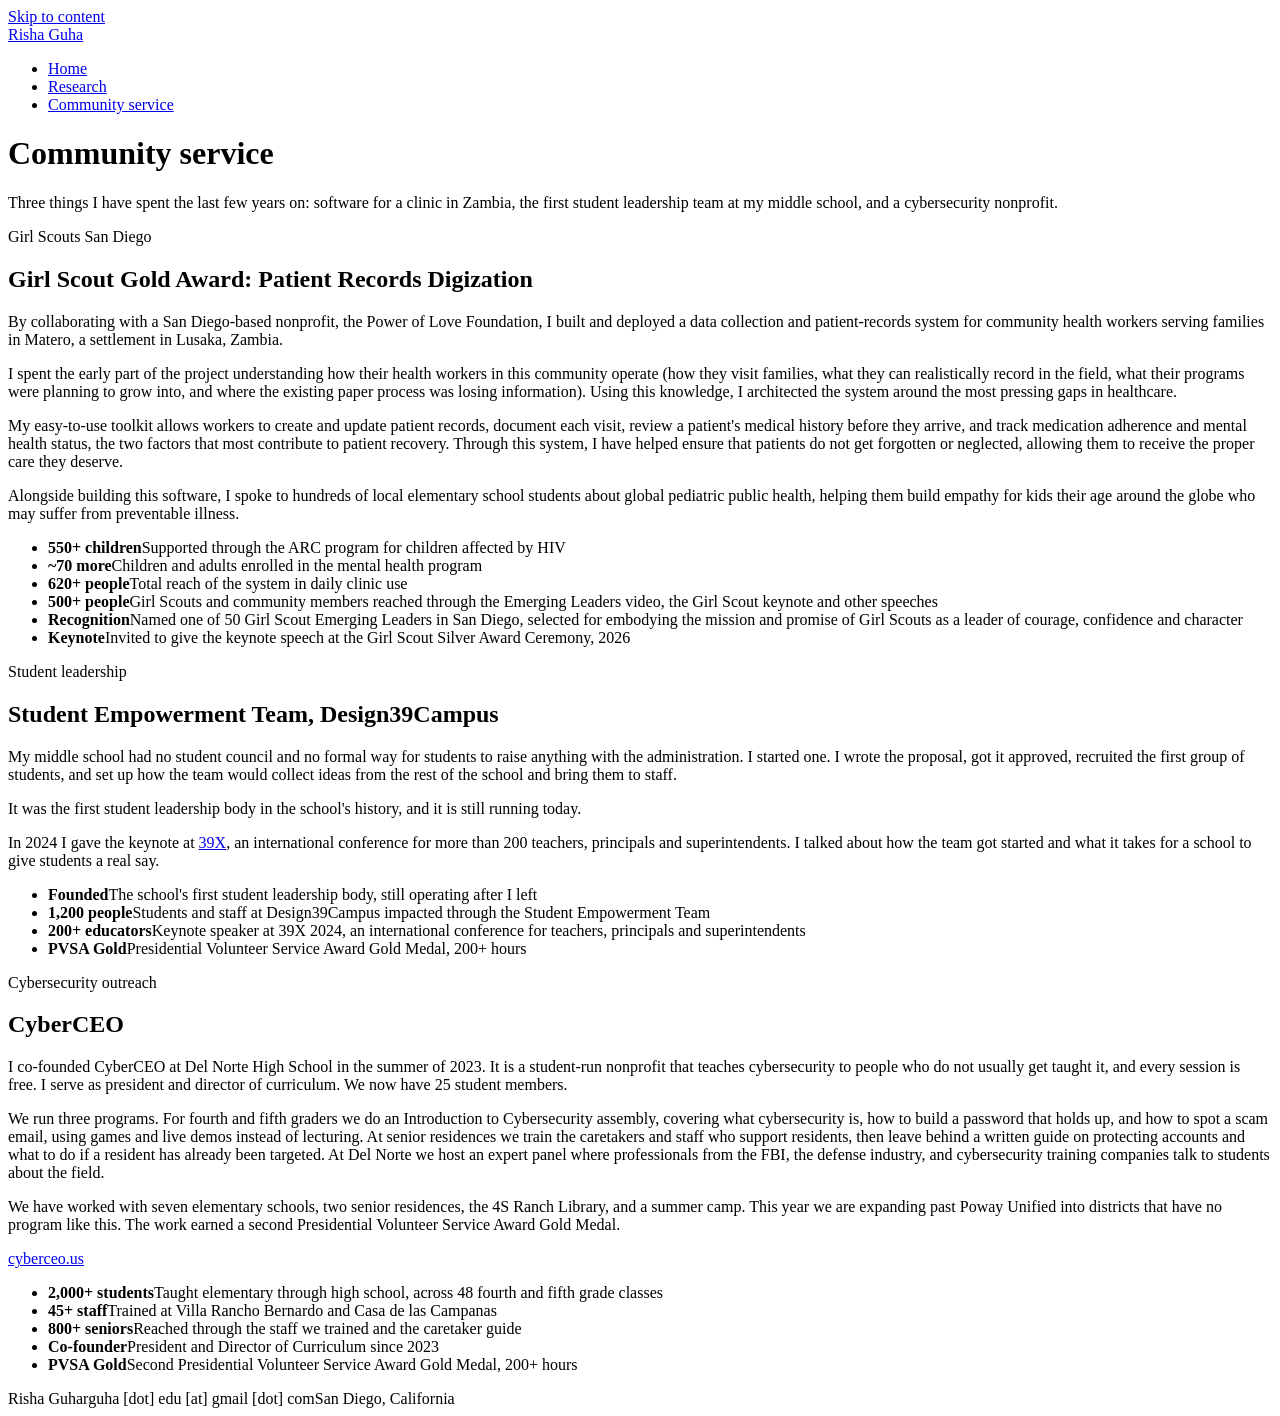
==== community.html @ 7ba7cf71 "Create community.html" ====
<!DOCTYPE html>
<html lang="en">
<head>
<meta charset="utf-8">
<meta name="viewport" content="width=device-width, initial-scale=1">
<title>Community service — Risha Guha</title>
<meta name="description" content="Girl Scout Gold Award work with the Power of Love Foundation in Lusaka, Zambia; the Student Empowerment Team at Design39Campus; and CyberCEO.">
<link rel="preconnect" href="https://fonts.googleapis.com">
<link rel="preconnect" href="https://fonts.gstatic.com" crossorigin>
<link href="https://fonts.googleapis.com/css2?family=Instrument+Sans:wght@400;500;600&family=Newsreader:ital,opsz,wght@0,6..72,300;0,6..72,400;0,6..72,500;1,6..72,400&display=swap" rel="stylesheet">
<link rel="stylesheet" href="site.css">
</head>
<body>
<a class="skip" href="#main">Skip to content</a>
<nav class="topbar" aria-label="Site">
  <div class="wrap tb-row">
    <a class="tb-name" href="index.html">Risha Guha</a>
    <ul class="tb-links">
      <li><a href="index.html">Home</a></li>
      <li><a href="research.html">Research</a></li>
      <li><a href="community.html" aria-current="page">Community service</a></li>
    </ul>
  </div>
</nav>

<header class="pagehead wrap">
  <h1>Community service</h1>
  <p class="lede">Three things I have spent the last few years on: software for a clinic in Zambia, the first student leadership team at my middle school, and a cybersecurity nonprofit.</p>
</header>

<main class="wrap" id="main">

<section class="svc" id="gold">
  <p class="kind">Girl Scouts San Diego</p>
  <h2>Girl Scout Gold Award: Patient Records Digization</h2>
  <div class="svc-grid">
    <div>
      <div class="prose">
        <p>By collaborating with a San&nbsp;Diego-based nonprofit, the Power of Love Foundation, I built and deployed a data collection and patient-records system for community health workers serving families in Matero, a settlement in Lusaka, Zambia.</p>
        <p>I spent the early part of the project understanding how their health workers in this community operate (how they visit families, what they can realistically record in the field, what their programs were planning to grow into, and where the existing paper process was losing information). Using this knowledge, I architected the system around the most pressing gaps in healthcare.</p>
        <p>My easy-to-use toolkit allows workers to create and update patient records, document each visit, review a patient's medical history before they arrive, and track medication adherence and mental health status, the two factors that most contribute to patient recovery. Through this system, I have helped ensure that patients do not get forgotten or neglected, allowing them to receive the proper care they deserve.</p>
        <p>Alongside building this software, I spoke to hundreds of local elementary school students about global pediatric public health, helping them build empathy for kids their age around the globe who may suffer from preventable illness.</p>
      </div>
      <ul class="impact">
        <li><b>550+ children</b><span>Supported through the ARC program for children affected by HIV</span></li>
        <li><b>~70 more</b><span>Children and adults enrolled in the mental health program</span></li>
        <li><b>620+ people</b><span>Total reach of the system in daily clinic use</span></li>
        <li><b>500+ people</b><span>Girl Scouts and community members reached through the Emerging Leaders video, the Girl Scout keynote and other speeches</span></li>
        <li><b>Recognition</b><span>Named one of 50 Girl Scout Emerging Leaders in San Diego, selected for embodying the mission and promise of Girl Scouts as a leader of courage, confidence and character</span></li>
        <li><b>Keynote</b><span>Invited to give the keynote speech at the Girl Scout Silver Award Ceremony, 2026</span></li>
      </ul>
    </div>

    <div data-letters="power-of-love"></div>
  </div>
</section>

<section class="svc" id="empowerment">
  <p class="kind">Student leadership</p>
  <h2>Student Empowerment Team, Design39Campus</h2>
  <div class="svc-grid">
    <div class="prose">
      <p>My middle school had no student council and no formal way for students to raise anything with the administration. I started one. I wrote the proposal, got it approved, recruited the first group of students, and set up how the team would collect ideas from the rest of the school and bring them to staff.</p>
      <p>It was the first student leadership body in the school's history, and it is still running today.</p>
      <p>In 2024 I gave the keynote at <a href="https://design39x.com/" target="_blank" rel="noopener">39X</a>, an international conference for more than 200 teachers, principals and superintendents. I talked about how the team got started and what it takes for a school to give students a real say.</p>
    </div>
    <ul class="impact">
      <li><b>Founded</b><span>The school's first student leadership body, still operating after I left</span></li>
      <li><b>1,200 people</b><span>Students and staff at Design39Campus impacted through the Student Empowerment Team</span></li>
      <li><b>200+ educators</b><span>Keynote speaker at 39X 2024, an international conference for teachers, principals and superintendents</span></li>
      <li><b>PVSA Gold</b><span>Presidential Volunteer Service Award Gold Medal, 200+ hours</span></li>
    </ul>
  </div>
  <div class="tq-row" data-letters="caughey bryant"></div>
</section>

<section class="svc" id="cyberceo">
  <p class="kind">Cybersecurity outreach</p>
  <h2>CyberCEO</h2>
  <div class="svc-grid">
    <div class="prose">
      <p>I co-founded CyberCEO at Del Norte High School in the summer of 2023. It is a student-run nonprofit that teaches cybersecurity to people who do not usually get taught it, and every session is free. I serve as president and director of curriculum. We now have 25 student members.</p>
      <p>We run three programs. For fourth and fifth graders we do an Introduction to Cybersecurity assembly, covering what cybersecurity is, how to build a password that holds up, and how to spot a scam email, using games and live demos instead of lecturing. At senior residences we train the caretakers and staff who support residents, then leave behind a written guide on protecting accounts and what to do if a resident has already been targeted. At Del Norte we host an expert panel where professionals from the FBI, the defense industry, and cybersecurity training companies talk to students about the field.</p>
      <p>We have worked with seven elementary schools, two senior residences, the 4S Ranch Library, and a summer camp. This year we are expanding past Poway Unified into districts that have no program like this. The work earned a second Presidential Volunteer Service Award Gold Medal.</p>
      <p><a href="https://cyberceo.us" target="_blank" rel="noopener">cyberceo.us</a></p>
    </div>
    <ul class="impact">
      <li><b>2,000+ students</b><span>Taught elementary through high school, across 48 fourth and fifth grade classes</span></li>
      <li><b>45+ staff</b><span>Trained at Villa Rancho Bernardo and Casa de las Campanas</span></li>
      <li><b>800+ seniors</b><span>Reached through the staff we trained and the caretaker guide</span></li>
      <li><b>Co-founder</b><span>President and Director of Curriculum since 2023</span></li>
      <li><b>PVSA Gold</b><span>Second Presidential Volunteer Service Award Gold Medal, 200+ hours</span></li>
    </ul>
  </div>
</section>

</main>

<footer class="site">
  <div class="wrap"><span>Risha Guha</span><span class="email">rguha [dot] edu [at] gmail [dot] com</span><span>San Diego, California</span></div>
</footer>
<script src="data.js"></script>
<script src="community.js"></script>
</body>
</html>
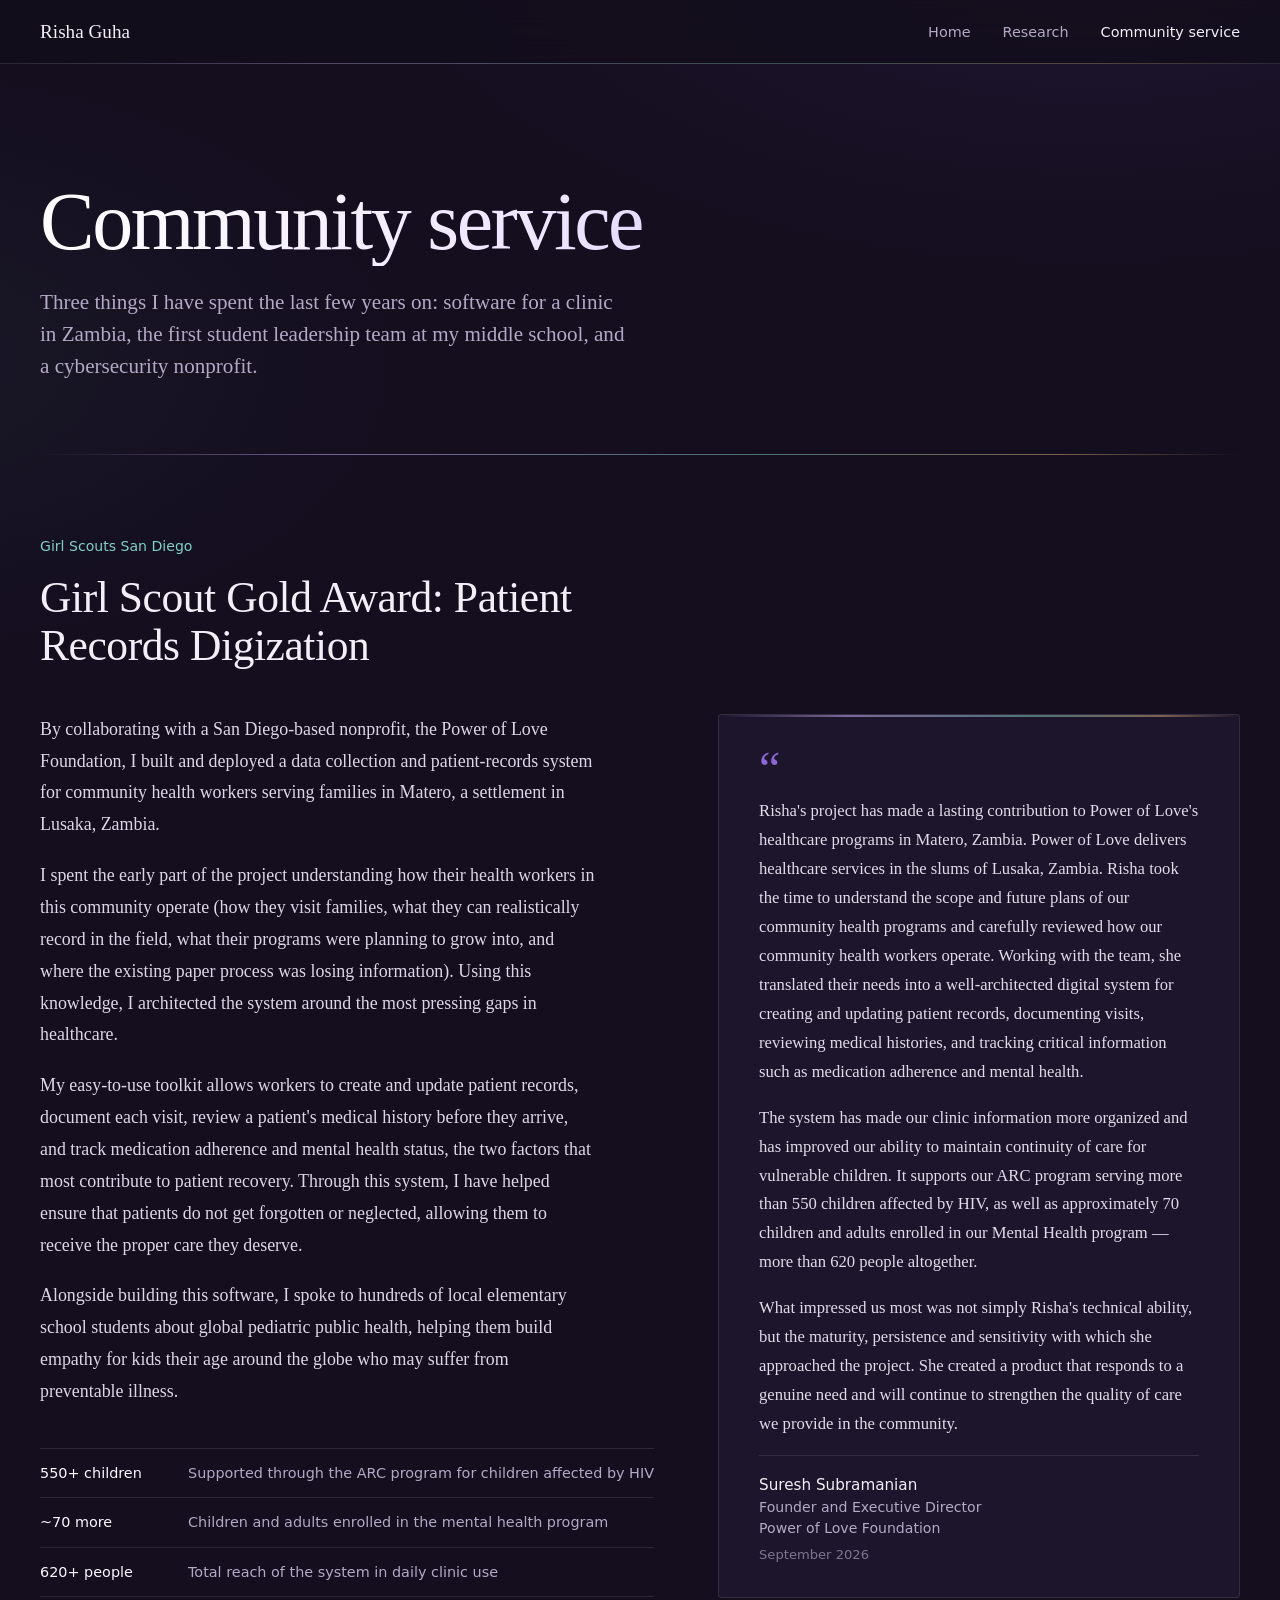
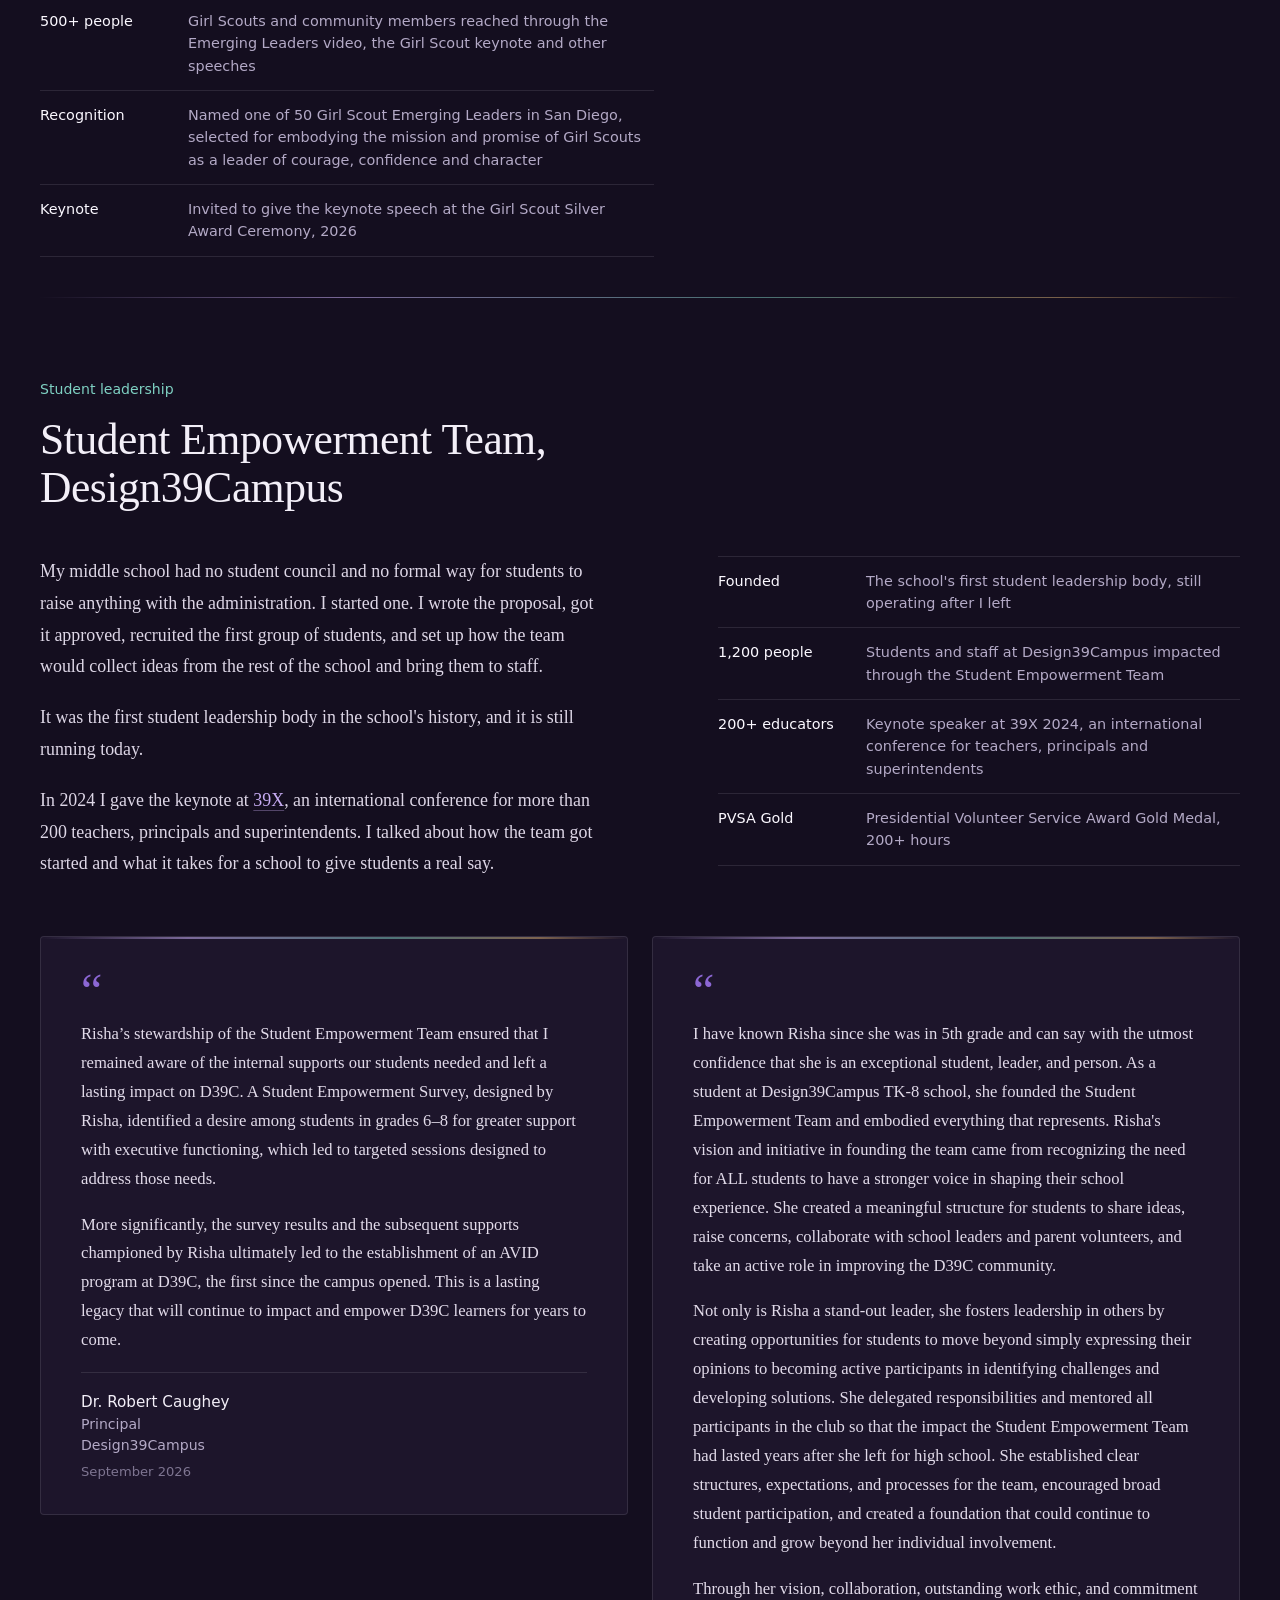
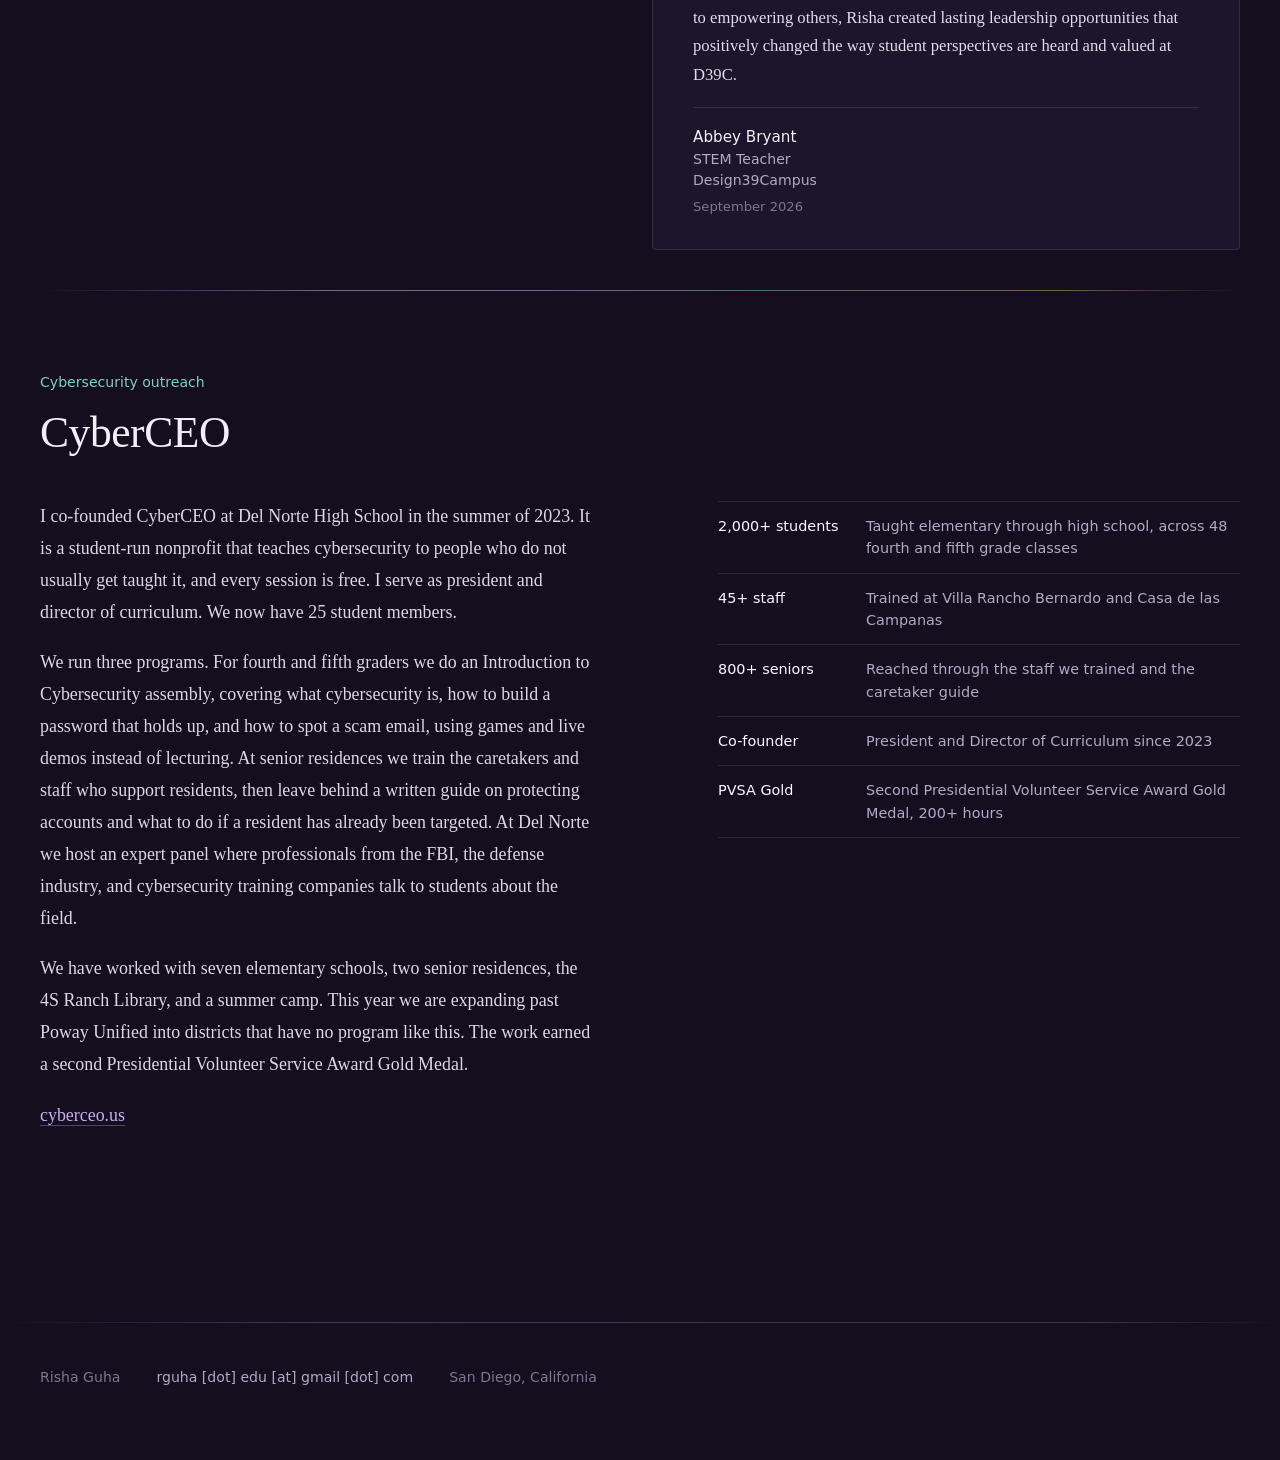
==== commit 4587fc51: "updated links" ====
--- a/community.html
+++ b/community.html
@@ -3,7 +3,8 @@
 <head>
 <meta charset="utf-8">
 <meta name="viewport" content="width=device-width, initial-scale=1">
-<title>Community service — Risha Guha</title>
+<meta name="robots" content="noindex">
+<title>Community service: Risha Guha</title>
 <meta name="description" content="Girl Scout Gold Award work with the Power of Love Foundation in Lusaka, Zambia; the Student Empowerment Team at Design39Campus; and CyberCEO.">
 <link rel="preconnect" href="https://fonts.googleapis.com">
 <link rel="preconnect" href="https://fonts.gstatic.com" crossorigin>
@@ -102,4 +103,4 @@
 <script src="data.js"></script>
 <script src="community.js"></script>
 </body>
-</html>
+</html>
--- a/site.css
+++ b/site.css
@@ -0,0 +1,435 @@
+/* ==========================================================
+   Risha Guha — site styles (dark)
+   Newsreader for names, titles and long reading;
+   Instrument Sans for everything functional.
+   ========================================================== */
+:root{
+  color-scheme:dark;
+  --bg:#140E1F;          /* page: deep aubergine */
+  --raise:#1D152B;       /* panels, cards */
+  --raise-2:#2A1F3B;     /* hover */
+  --ink:#F3EFF8;         /* text */
+  --muted:#B3A9C6;       /* secondary text */
+  --faint:#7E7591;       /* tertiary text */
+  --line:rgba(238,233,244,.11);
+  --line-2:rgba(238,233,244,.22);
+  --accent:#C8ADF4;      /* lilac: links, active states */
+  --accent-deep:#8C67D4;
+  --teal:#7FD1C3;        /* labels, tags */
+  --amber:#F2C27B;       /* hover marks */
+  --coral:#F29E8E;
+  --sky:#8DB8F2;
+  --glow:linear-gradient(90deg,transparent,rgba(200,173,244,.55) 25%,rgba(127,209,195,.5) 60%,rgba(242,194,123,.45) 85%,transparent);
+  --serif:'Newsreader', Georgia, 'Times New Roman', serif;
+  --sans:'Instrument Sans', system-ui, -apple-system, 'Segoe UI', sans-serif;
+  --bar:64px;
+  --vh:min(calc(100vh - var(--bar) - 140px), 860px);
+  --gutter:max(40px, calc((100vw - 1280px)/2 + 40px));
+}
+*{box-sizing:border-box}
+html{-webkit-text-size-adjust:100%;scroll-behavior:smooth;background:var(--bg)}
+body{margin:0;background:var(--bg);color:var(--ink);font-family:var(--sans);font-size:16px;line-height:1.6;-webkit-font-smoothing:antialiased}
+::selection{background:rgba(200,173,244,.32)}
+a{color:var(--accent);text-decoration:underline;text-decoration-color:rgba(200,173,244,.35);text-underline-offset:.2em;text-decoration-thickness:1px;transition:color .2s,text-decoration-color .2s}
+a:hover{text-decoration-color:currentColor}
+:focus-visible{outline:2px solid var(--accent);outline-offset:3px;border-radius:2px}
+img{max-width:100%;display:block}
+h1,h2,h3,h4{font-family:var(--serif);font-weight:300;margin:0;letter-spacing:-.01em}
+.wrap{max-width:1280px;margin:0 auto;padding:0 40px}
+.skip{position:absolute;left:-9999px}
+.skip:focus{left:12px;top:12px;background:var(--ink);color:var(--bg);padding:8px 14px;z-index:99;text-decoration:none}
+.email{white-space:nowrap}
+
+/* ---------------- top bar ---------------- */
+.topbar{position:sticky;top:0;z-index:30;background:rgba(19,14,27,.82);backdrop-filter:blur(14px);-webkit-backdrop-filter:blur(14px);border-bottom:1px solid var(--line)}
+.tb-row{display:flex;align-items:center;justify-content:space-between;gap:24px;height:64px}
+.tb-name{font-family:var(--serif);font-size:1.2rem;font-weight:400;color:var(--ink);text-decoration:none;white-space:nowrap}
+.tb-links{display:flex;gap:32px;list-style:none;margin:0;padding:0;overflow-x:auto;scrollbar-width:none}
+.tb-links::-webkit-scrollbar{display:none}
+.tb-links a{color:var(--muted);text-decoration:none;font-size:.9rem;white-space:nowrap;padding:6px 0;border-bottom:1px solid transparent}
+.tb-links a:hover{color:var(--ink)}
+.tb-links a[aria-current],.tb-links a.on{color:var(--ink);border-bottom-color:var(--accent)}
+.tb-sub{display:flex;align-items:center;gap:22px;height:44px}
+.tb-sub .lbl{font-size:.8rem;color:var(--faint);white-space:nowrap}
+.tb-sub .tb-links{gap:24px}
+.tb-sub .tb-links a{font-size:.84rem}
+
+/* ---------------- home: two-panel intro ---------------- */
+.intro{display:grid;grid-template-columns:minmax(0,1.05fr) minmax(0,.95fr);min-height:calc(100vh - var(--bar));border-bottom:1px solid var(--line)}
+.intro-me{position:relative;overflow:hidden;display:flex;flex-direction:column;justify-content:center;padding:44px 72px 44px var(--gutter)}
+.intro-me>*:not(canvas){position:relative;z-index:1}
+#net{position:absolute;inset:0;width:100%;height:100%;z-index:0;
+  -webkit-mask-image:radial-gradient(120% 90% at 70% 40%,#000 25%,transparent 80%);
+          mask-image:radial-gradient(120% 90% at 70% 40%,#000 25%,transparent 80%)}
+.name{font-size:clamp(3.4rem,7vw,6.6rem);line-height:.88;letter-spacing:-.035em;margin:0 0 30px;font-weight:300}
+.name span{display:block}
+.name span+span{padding-left:.5em}
+.role{font-family:var(--serif);font-weight:300;font-size:clamp(1.2rem,1.6vw,1.42rem);line-height:1.38;margin:0 0 18px;max-width:40ch}
+.intro-me .about{font-size:.98rem;color:var(--muted);max-width:50ch;margin:0 0 20px;line-height:1.75}
+.contact{margin:0;font-size:.92rem;color:var(--faint)}
+.contact .email{color:var(--ink)}
+
+.intro-hl{background:var(--raise);border-left:1px solid var(--line);display:flex;flex-direction:column;justify-content:center;padding:56px var(--gutter) 56px 64px}
+.blk-head{display:flex;align-items:baseline;justify-content:space-between;gap:16px;margin:0 0 12px;max-width:600px}
+.blk-head h2{font-size:1.4rem;line-height:1.1}
+.blk-head p{margin:0;font-size:.8rem;color:var(--faint)}
+.intro-hl .blk-head{display:block;margin:0 0 30px}
+.intro-hl .blk-head h2{font-size:2.2rem;margin:0 0 10px}
+.intro-hl .blk-head p{font-size:.9rem;color:var(--muted)}
+.hl{list-style:none;margin:0;padding:0;max-width:600px;border-top:1px solid var(--line)}
+.hl li{border-bottom:1px solid var(--line)}
+.hl a{position:relative;display:grid;grid-template-columns:minmax(0,1fr) 22px;gap:18px;align-items:start;padding:20px 16px 20px 0;text-decoration:none;color:var(--ink);transition:padding .3s cubic-bezier(.2,.7,.2,1),background .3s}
+.hl a::before{content:"";position:absolute;left:0;top:0;bottom:0;width:2px;background:var(--amber);transform:scaleY(0);transform-origin:top;transition:transform .3s cubic-bezier(.2,.7,.2,1)}
+.hl .t{display:block;font-family:var(--serif);font-weight:400;font-size:clamp(1.2rem,1.6vw,1.45rem);line-height:1.3}
+.hl .s{display:block;margin-top:8px;font-size:.84rem;color:var(--faint);transition:color .3s}
+.hl svg{width:16px;height:16px;margin-top:8px;stroke:var(--faint);fill:none;stroke-width:1.5;transition:stroke .3s,transform .3s}
+.hl a:hover,.hl a:focus-visible{background:var(--raise-2);padding-left:20px}
+.hl a:hover::before,.hl a:focus-visible::before{transform:scaleY(1)}
+.hl a:hover .s,.hl a:focus-visible .s{color:var(--amber)}
+.hl a:hover svg,.hl a:focus-visible svg{stroke:var(--amber);transform:translate(2px,-2px)}
+
+/* single load moment: name, then honors settle in */
+@media (prefers-reduced-motion:no-preference){
+  .name span,.role,.about,.contact,.blk-head,.hl li,.donut{animation:settle .9s cubic-bezier(.2,.7,.2,1) both}
+  .name span+span{animation-delay:.08s}
+  .role{animation-delay:.16s}.about{animation-delay:.22s}.contact{animation-delay:.28s}
+  .blk-head{animation-delay:.3s}.donut{animation-delay:.66s}.donut+.donut{animation-delay:.74s}
+  .hl li:nth-child(1){animation-delay:.36s}.hl li:nth-child(2){animation-delay:.42s}
+  .hl li:nth-child(3){animation-delay:.48s}.hl li:nth-child(4){animation-delay:.54s}
+  .hl li:nth-child(5){animation-delay:.6s}
+  @keyframes settle{from{opacity:0;transform:translateY(10px)}to{opacity:1;transform:none}}
+}
+
+/* ---------------- home sections ---------------- */
+.sec{padding:150px 0 0}
+.sechead{display:grid;grid-template-columns:minmax(0,1fr) auto;align-items:end;gap:16px 40px;margin-bottom:48px}
+.sechead h2{font-size:clamp(2.2rem,3.8vw,3.2rem);line-height:1.02}
+.sechead p{grid-column:1;margin:0;color:var(--muted);max-width:58ch}
+.sechead .more{grid-column:2;grid-row:1 / span 2;align-self:end;font-size:.9rem;white-space:nowrap}
+
+/* testimonials quick access */
+.quotes{display:grid;grid-template-columns:repeat(3,minmax(0,1fr));gap:20px}
+.qcard{appearance:none;font:inherit;color:inherit;text-align:left;cursor:pointer;background:var(--raise);border:1px solid var(--line);border-radius:4px;
+  padding:34px 32px 28px;display:flex;flex-direction:column;gap:24px;min-height:320px;transition:background .3s,border-color .3s,transform .3s cubic-bezier(.2,.7,.2,1)}
+.qcard:hover,.qcard:focus-visible{background:var(--raise-2);border-color:var(--line-2);transform:translateY(-3px)}
+.qcard .proj-tag{font-size:.8rem;color:var(--teal)}
+.qcard blockquote{margin:0;font-family:var(--serif);font-weight:300;font-size:1.32rem;line-height:1.42;flex:1 1 auto}
+.qcard blockquote::before{content:"\201C";display:block;font-size:3rem;line-height:.6;color:var(--accent-deep);margin-bottom:10px}
+.qcard .who b{display:block;font-weight:500;font-size:.95rem}
+.qcard .who span{display:block;font-size:.84rem;color:var(--muted)}
+.qcard .read{font-size:.84rem;color:var(--faint);border-top:1px solid var(--line);padding-top:16px;transition:color .3s}
+.qcard:hover .read,.qcard:focus-visible .read{color:var(--accent)}
+
+/* letter dialog */
+dialog.letter{width:min(760px,calc(100vw - 32px));max-height:calc(100vh - 64px);padding:0;border:1px solid var(--line-2);border-radius:6px;background:var(--raise);color:var(--ink)}
+dialog.letter::backdrop{background:rgba(8,5,12,.72);backdrop-filter:blur(4px)}
+dialog.letter[open]{animation:rise .35s cubic-bezier(.2,.7,.2,1)}
+@keyframes rise{from{opacity:0;transform:translateY(14px)}to{opacity:1;transform:none}}
+.letter-in{padding:48px 52px 40px;overflow:auto;max-height:calc(100vh - 66px)}
+.letter .proj-tag{font-size:.82rem;color:var(--teal);margin:0 0 10px}
+.letter h2{font-size:clamp(1.6rem,3vw,2.2rem);line-height:1.15;margin:0 0 4px}
+.letter .role-line{color:var(--muted);font-size:.92rem;margin:0 0 30px}
+.letter .body p{font-family:var(--serif);font-size:1.12rem;line-height:1.75;margin:0 0 1.05em;max-width:62ch}
+.letter .foot{display:flex;flex-wrap:wrap;justify-content:space-between;gap:16px;align-items:center;border-top:1px solid var(--line);padding-top:20px;margin-top:28px;font-size:.88rem}
+.close{position:absolute;top:14px;right:14px;appearance:none;background:none;border:1px solid var(--line);border-radius:50%;width:38px;height:38px;color:var(--muted);cursor:pointer;font-size:1.1rem;line-height:1;transition:color .2s,border-color .2s}
+.close:hover{color:var(--ink);border-color:var(--line-2)}
+.btn{appearance:none;font-family:var(--sans);font-size:.88rem;background:none;color:var(--ink);border:1px solid var(--line-2);border-radius:999px;padding:9px 18px;cursor:pointer;transition:background .2s,border-color .2s}
+.btn:hover{background:var(--raise-2);border-color:var(--accent)}
+
+/* research index */
+.plist{list-style:none;margin:0;padding:0;border-top:1px solid var(--line-2)}
+.prow{position:relative;display:grid;grid-template-columns:190px minmax(0,1fr) 140px;gap:40px;padding:36px 0;border-bottom:1px solid var(--line);transition:background .3s}
+.prow:hover{background:linear-gradient(90deg,transparent,rgba(200,173,244,.04) 30%,transparent)}
+.area b{display:block;font-weight:500;font-size:.9rem}
+.area span{display:block;color:var(--faint);font-size:.84rem;margin-top:2px}
+.prow h3{font-size:clamp(1.25rem,1.8vw,1.55rem);line-height:1.3;margin:0 0 10px;font-weight:400}
+.prow h3 a{color:var(--ink);text-decoration:none}
+.prow h3 a::after{content:"";position:absolute;inset:0}
+.prow:hover h3 a{color:var(--accent)}
+.prow p{margin:0;color:var(--muted);font-size:.94rem;max-width:70ch}
+.status{list-style:none;margin:0;padding:0;font-size:.84rem;color:var(--faint)}
+.status li+li{margin-top:4px}
+.status .on{color:var(--ink)}
+
+/* community preview */
+.trio{display:grid;grid-template-columns:repeat(3,minmax(0,1fr));gap:56px;border-top:1px solid var(--line-2);padding-top:36px}
+.trio h3{font-size:1.55rem;line-height:1.2;margin:0 0 14px;font-weight:400}
+.trio p{margin:0 0 18px;color:var(--muted);font-size:.95rem}
+.trio ul{margin:0 0 20px;padding-left:18px;font-size:.9rem;line-height:1.6}
+.trio li{margin-bottom:6px}
+.trio li::marker{color:var(--teal)}
+.trio a.go{font-size:.9rem}
+
+/* recognition */
+.rec{list-style:none;margin:0;padding:0;border-top:1px solid var(--line-2)}
+.rec li{display:grid;grid-template-columns:minmax(0,.8fr) minmax(0,1.2fr);gap:40px;padding:26px 0;border-bottom:1px solid var(--line)}
+.rec .n{font-family:var(--serif);font-size:1.22rem;line-height:1.35;margin:0}
+.rec .d{margin:0;color:var(--muted);font-size:.94rem;max-width:64ch}
+
+/* ---------------- subpage header ---------------- */
+.pagehead{padding-top:120px;padding-bottom:72px}
+.pagehead h1{font-size:clamp(3rem,6.4vw,5.4rem);line-height:.92;letter-spacing:-.03em;margin:0 0 28px}
+.pagehead .lede{font-family:var(--serif);font-weight:300;font-size:1.32rem;line-height:1.5;max-width:56ch;margin:0;color:var(--muted)}
+main{padding-bottom:40px}
+
+/* ---------------- research page ---------------- */
+.proj{padding:80px 0 88px;border-top:1px solid var(--line-2);scroll-margin-top:calc(var(--bar) + 8px)}
+.proj .area{margin:0 0 18px}
+.proj .area b,.proj .area span{display:inline}
+.proj .area b{color:var(--teal);font-weight:400}
+.proj .area span::before{content:", "}
+.proj h2{font-size:clamp(1.8rem,3.2vw,2.7rem);line-height:1.12;margin:0 0 48px;max-width:38ch}
+.split{display:grid;grid-template-columns:minmax(0,.92fr) minmax(0,1.12fr);gap:64px;align-items:start}
+.creds{list-style:none;margin:0 0 40px;padding:0}
+.creds li{display:flex;gap:16px;padding:11px 0;border-top:1px solid var(--line);font-size:.9rem;line-height:1.55}
+.creds li:last-child{border-bottom:1px solid var(--line)}
+.ctype{flex:0 0 100px;color:var(--faint)}
+.ctype.award{color:var(--amber)}
+.cbody{color:var(--ink)}
+.cbody em{font-style:italic;font-family:var(--serif);font-size:1.03em}
+.abstract{font-family:var(--serif);font-weight:300;font-size:1.1rem;line-height:1.78;max-width:66ch;color:#DDD6E6}
+.abstract p{margin:0 0 1em}
+.abstract p:last-child{margin:0}
+.projfig{margin:40px 0 0}
+.projfig img{border:1px solid var(--line);background:#fff;width:100%;border-radius:3px}
+.projfig figcaption{font-size:.85rem;color:var(--muted);line-height:1.6;margin-top:12px}
+
+/* document viewer */
+.docs{position:sticky;top:calc(var(--bar) + 20px);background:var(--raise);border:1px solid var(--line);border-radius:4px;overflow:hidden}
+.dhead{display:flex;align-items:stretch;border-bottom:1px solid var(--line)}
+.tabs{display:flex;flex:1 1 auto;overflow-x:auto;scrollbar-width:none}
+.tabs::-webkit-scrollbar{display:none}
+.tab{appearance:none;background:none;border:0;font-family:var(--sans);cursor:pointer;color:var(--faint);
+  padding:13px 18px 11px;text-align:left;white-space:nowrap;border-bottom:2px solid transparent;margin-bottom:-1px;transition:color .2s,border-color .2s}
+.tab b{display:block;font-size:.88rem;font-weight:500;line-height:1.2}
+.tab span{display:block;font-size:.74rem;margin-top:3px}
+.tab:hover{color:var(--ink)}
+.tab[aria-selected="true"]{color:var(--ink);border-bottom-color:var(--accent)}
+.expand{appearance:none;background:none;border:0;border-left:1px solid var(--line);color:var(--muted);
+  font-family:var(--sans);font-size:.82rem;padding:0 18px;cursor:pointer;white-space:nowrap}
+.expand:hover{color:var(--ink);background:var(--raise-2)}
+.panel{background:var(--raise)}
+.frame{display:block;width:100%;border:0;background:#2A2333;height:var(--vh)}
+.imgwrap{height:var(--vh);overflow:auto;padding:18px;background:var(--raise)}
+.imgwrap img{width:100%;border-radius:3px}
+.imgwrap p{font-size:.84rem;color:var(--muted);line-height:1.55;margin:12px 0 0}
+.placeholder{height:var(--vh);display:flex;flex-direction:column;align-items:center;justify-content:center;gap:18px;text-align:center;padding:26px;color:var(--muted);font-size:.92rem}
+.loadbtn{appearance:none;font-family:var(--sans);font-size:.9rem;background:none;color:var(--ink);border:1px solid var(--line-2);border-radius:999px;padding:10px 22px;cursor:pointer;transition:border-color .2s,background .2s}
+.loadbtn:hover{border-color:var(--accent);background:var(--raise-2)}
+.docbar{display:flex;flex-wrap:wrap;gap:24px;padding:12px 18px;border-top:1px solid var(--line);font-size:.84rem}
+.docs.full{position:fixed;inset:0;z-index:60;border:0;border-radius:0;display:flex;flex-direction:column}
+.docs.full .panel{flex:1 1 auto;display:flex;flex-direction:column}
+.docs.full .frame,.docs.full .imgwrap,.docs.full .placeholder{height:auto;flex:1 1 auto}
+body.locked{overflow:hidden}
+
+/* ---------------- community page ---------------- */
+.svc{padding:80px 0 40px;border-top:1px solid var(--line-2);scroll-margin-top:calc(var(--bar) + 8px)}
+.svc .kind{font-size:.88rem;color:var(--teal);margin:0 0 16px}
+.svc h2{font-size:clamp(1.9rem,3.4vw,2.8rem);line-height:1.1;margin:0 0 44px;max-width:30ch}
+.svc-grid{display:grid;grid-template-columns:minmax(0,1fr) minmax(0,.85fr);gap:64px;align-items:start}
+.prose{font-family:var(--serif);font-weight:300;font-size:1.12rem;line-height:1.78;max-width:62ch;color:#DDD6E6}
+.prose p{margin:0 0 1.05em}
+.prose p:last-child{margin:0}
+.impact{list-style:none;margin:40px 0 0;padding:0;border-top:1px solid var(--line)}
+.svc-grid>.impact{margin-top:0}
+.impact li{display:flex;gap:18px;padding:13px 0;border-bottom:1px solid var(--line);font-size:.9rem;line-height:1.55}
+.impact b{flex:0 0 130px;font-weight:500;color:var(--ink)}
+.impact span{color:var(--muted)}
+.tq-row{display:grid;grid-template-columns:repeat(2,minmax(0,1fr));gap:24px;margin-top:56px;align-items:start}
+blockquote.tq{margin:0;background:var(--raise);border:1px solid var(--line);border-radius:4px;padding:40px 40px 32px}
+blockquote.tq p{font-family:var(--serif);font-weight:300;font-size:1.04rem;line-height:1.74;margin:0 0 1em;color:#E2DBEA}
+blockquote.tq p:first-child::before{content:"\201C";display:block;font-size:3rem;line-height:.6;color:var(--accent-deep);margin-bottom:14px}
+blockquote.tq footer{padding-top:18px;margin-top:10px;border-top:1px solid var(--line);color:var(--muted);font-size:.88rem;line-height:1.5}
+blockquote.tq footer b{display:block;color:var(--ink);font-weight:500;font-size:.95rem}
+
+/* ---------------- footer ---------------- */
+footer.site{border-top:1px solid var(--line);padding:44px 0 72px;margin-top:150px;font-size:.88rem;color:var(--faint)}
+footer.site .wrap{display:flex;flex-wrap:wrap;gap:8px 36px}
+footer.site .email{color:var(--muted)}
+
+/* ---------------- responsive ---------------- */
+@media (max-width:1080px){
+  .intro{grid-template-columns:1fr;min-height:0}
+  .intro-me{padding:96px 40px 72px}
+  .intro-hl{border-left:0;border-top:1px solid var(--line);padding:64px 40px 72px}
+  .split,.svc-grid{grid-template-columns:1fr;gap:40px}
+  .docs{position:static}
+  :root{--vh:min(76vh,720px)}
+  .prow{grid-template-columns:150px minmax(0,1fr);gap:8px 32px}
+  .status{grid-column:2;display:flex;flex-wrap:wrap;gap:4px 18px;margin-top:8px}
+  .status li+li{margin-top:0}
+  .trio{grid-template-columns:1fr;gap:48px}
+  .quotes{grid-template-columns:1fr;gap:16px}
+  .qcard{min-height:0}
+  .tq-row{grid-template-columns:1fr}
+  .sec{padding-top:112px}
+}
+@media (max-width:680px){
+  .wrap{padding:0 22px}
+  .intro-me{padding:72px 22px 56px}
+  .intro-hl{padding:48px 22px 56px}
+  .name{margin-bottom:34px}
+  .sec{padding-top:96px}
+  .sechead{grid-template-columns:1fr}
+  .sechead .more{grid-column:1;grid-row:auto;justify-self:start}
+  .prow{grid-template-columns:1fr}
+  .status{grid-column:1}
+  .rec li{grid-template-columns:1fr;gap:6px}
+  .creds li,.impact li{flex-direction:column;gap:2px}
+  .ctype,.impact b{flex-basis:auto}
+  .letter-in{padding:56px 24px 28px}
+  blockquote.tq{padding:30px 24px 26px}
+  .pagehead{padding-top:80px;padding-bottom:48px}
+  :root{--vh:66vh}
+}
+@media (max-width:440px){.tb-name{display:none}.tb-row{justify-content:flex-start}.tb-links{gap:22px}.tb-links a{font-size:.88rem}}
+@media (prefers-reduced-motion:reduce){html{scroll-behavior:auto}*{animation:none!important;transition:none!important}}
+.sr{position:absolute;width:1px;height:1px;overflow:hidden;clip:rect(0 0 0 0);white-space:nowrap}
+
+/* ---------------- home: impact donuts (under the name) ---------------- */
+.viz-block{margin-top:18px;padding-top:18px;border-top:1px solid var(--line);max-width:540px}
+.donuts{display:grid;grid-template-columns:repeat(2,minmax(0,1fr));gap:24px;align-items:start;padding-top:6px}
+.donut{margin:0;display:flex;flex-direction:column;align-items:center;gap:14px}
+.ring{position:relative;width:min(100%,152px);aspect-ratio:1}
+.ring svg{width:100%;height:100%;overflow:visible}
+.arc{fill:none;stroke-width:13;transition:stroke-width .25s,opacity .25s;cursor:pointer}
+.donut.focus .arc{opacity:.25}
+.donut.focus .arc.on{opacity:1;stroke-width:17}
+.mid{position:absolute;inset:0;display:flex;flex-direction:column;align-items:center;justify-content:center;text-align:center;padding:0 18%;pointer-events:none}
+.mid b{font-family:var(--serif);font-weight:300;font-size:1.8rem;line-height:1;letter-spacing:-.025em;font-variant-numeric:lining-nums}
+.mid span{font-size:.72rem;color:var(--muted);margin-top:6px;line-height:1.25}
+.legend{list-style:none;margin:0;padding:0;font-size:.78rem;display:flex;flex-wrap:wrap;justify-content:center;gap:2px 14px}
+.legend a{display:flex;align-items:center;gap:8px;padding:2px 0;color:var(--muted);text-decoration:none;white-space:nowrap;transition:color .2s}
+.legend a.on,.legend a:hover{color:var(--ink)}
+.legend i{flex:0 0 8px;height:8px;border-radius:50%}
+@media (max-width:560px){.donuts{grid-template-columns:1fr;gap:36px}.ring{width:min(100%,190px)}}
+
+/* ==========================================================
+   Color lift: a little more glow and hue variety, same layout.
+   ========================================================== */
+body{background:
+  radial-gradient(1200px 600px at 85% -10%,rgba(140,103,212,.10),transparent 60%),
+  radial-gradient(900px 500px at -10% 40%,rgba(127,209,195,.05),transparent 60%),
+  var(--bg);background-attachment:fixed}
+
+/* hairlines that carry the palette */
+.topbar{border-bottom:0;box-shadow:inset 0 -1px 0 var(--line)}
+.topbar::after{content:"";position:absolute;left:0;right:0;bottom:0;height:1px;background:var(--glow);opacity:.45}
+.tb-links a[aria-current],.tb-links a.on{border-bottom-color:var(--amber)}
+footer.site{border-top:0;position:relative}
+footer.site::before{content:"";position:absolute;left:0;right:0;top:0;height:1px;background:var(--glow);opacity:.5}
+
+/* intro: soft light behind each panel */
+.intro{background:
+  radial-gradient(70% 55% at 10% 100%,rgba(127,209,195,.09),transparent 70%),
+  radial-gradient(60% 50% at 40% 0%,rgba(200,173,244,.13),transparent 70%)}
+.intro-hl{background:
+  radial-gradient(80% 50% at 100% 0%,rgba(242,194,123,.08),transparent 70%),
+  radial-gradient(70% 50% at 0% 100%,rgba(141,184,242,.07),transparent 70%),
+  var(--raise);
+  border-left:1px solid transparent;
+  border-image:linear-gradient(180deg,transparent,rgba(200,173,244,.45) 30%,rgba(127,209,195,.35) 70%,transparent) 1}
+.name span,.pagehead h1,.intro-hl .blk-head h2{
+  background:linear-gradient(105deg,#FFFFFF 0%,#EDE3FF 45%,#C9B3F6 75%,#A9DCD3 110%);
+  -webkit-background-clip:text;background-clip:text;color:transparent}
+.role{color:#EDE6F7}
+
+/* honors: a touch of color at rest */
+.hl svg{stroke:var(--teal);opacity:.7}
+.hl a:hover svg,.hl a:focus-visible svg{opacity:1}
+.hl a:hover .t,.hl a:focus-visible .t{color:#FFF6E6}
+.hl a:hover,.hl a:focus-visible{background:linear-gradient(90deg,rgba(242,194,123,.08),rgba(42,31,59,.6) 60%)}
+
+/* impact donuts: faint glow */
+.ring svg{filter:drop-shadow(0 0 14px rgba(200,173,244,.18))}
+.mid b{color:#FFFFFF}
+
+/* section rules pick up the palette */
+.plist,.rec,.trio,.proj,.svc{border-top-color:transparent;border-image:var(--glow) 1}
+.plist,.rec,.trio{border-image-slice:1}
+.sechead h2{color:#FBF8FF}
+
+/* testimonials: each letter gets its own hue */
+.qcard{position:relative;overflow:hidden}
+.qcard::before{content:"";position:absolute;left:0;right:0;top:0;height:2px;background:var(--hue,var(--accent));opacity:.85}
+.qcard::after{content:"";position:absolute;inset:0;background:radial-gradient(80% 60% at 0% 0%,var(--tint,transparent),transparent 70%);pointer-events:none}
+.qcard:nth-child(3n+1){--hue:var(--teal);--tint:rgba(127,209,195,.08)}
+.qcard:nth-child(3n+2){--hue:var(--coral);--tint:rgba(242,158,142,.08)}
+.qcard:nth-child(3n+3){--hue:var(--amber);--tint:rgba(242,194,123,.08)}
+.qcard .proj-tag{color:var(--hue,var(--teal))}
+.qcard blockquote::before{color:var(--hue,var(--accent-deep));opacity:.9}
+.qcard:hover .read,.qcard:focus-visible .read{color:var(--hue,var(--accent))}
+
+/* community preview: one hue per column */
+.trio>div{position:relative;padding-top:18px}
+.trio>div::before{content:"";position:absolute;left:0;top:0;width:36px;height:2px;background:var(--hue)}
+.trio>div:nth-child(1){--hue:var(--teal)}
+.trio>div:nth-child(2){--hue:var(--coral)}
+.trio>div:nth-child(3){--hue:var(--amber)}
+.trio li::marker{color:var(--hue)}
+
+/* research index + pages */
+.prow:hover{background:linear-gradient(90deg,transparent,rgba(127,209,195,.05) 30%,rgba(200,173,244,.05) 70%,transparent)}
+.status .on{color:var(--amber)}
+.area b{color:var(--teal)}
+.tab[aria-selected="true"]{border-bottom-color:var(--amber)}
+.docs{box-shadow:0 30px 80px -40px rgba(140,103,212,.35)}
+blockquote.tq{position:relative;overflow:hidden}
+blockquote.tq::before{content:"";position:absolute;left:0;right:0;top:0;height:2px;background:var(--glow)}
+.impact b{color:#FBF8FF}
+.svc .kind{color:var(--teal)}
+dialog.letter{box-shadow:0 40px 120px -30px rgba(140,103,212,.45)}
+
+/* Gradient text is painted only inside each element's box. With tight line-heights the
+   tops of tall letters (R, G, h) poke above that box and lose their fill, so give the
+   box extra room above and below, then pull the layout back with equal negative margins. */
+.name span,.pagehead h1,.intro-hl .blk-head h2{padding-top:.14em;padding-bottom:.08em;margin-top:-.14em;margin-bottom:-.08em}
+.pagehead h1{margin-bottom:calc(28px - .08em)}
+.intro-hl .blk-head h2{margin-bottom:calc(10px - .08em)}
+
+/* ==========================================================
+   Scroll cue: a small glass circle on the panel seam.
+   ========================================================== */
+.intro{position:relative}
+.scrollcue{position:absolute;left:52.5%;bottom:26px;transform:translateX(-50%);z-index:3;
+  width:50px;height:50px;border-radius:50%;display:grid;place-items:center;text-decoration:none;
+  border:1px solid rgba(255,255,255,.14);
+  background:linear-gradient(180deg,rgba(255,255,255,.08),rgba(255,255,255,.02)),rgba(26,19,38,.5);
+  -webkit-backdrop-filter:blur(14px) saturate(160%);backdrop-filter:blur(14px) saturate(160%);
+  box-shadow:inset 0 1px 0 rgba(255,255,255,.14),0 10px 30px -12px rgba(0,0,0,.7);
+  transition:border-color .3s,box-shadow .3s}
+.scrollcue svg{width:20px;height:20px;fill:none;stroke:var(--ink);stroke-width:1.4;stroke-linecap:round;stroke-linejoin:round;transition:stroke .3s}
+.scrollcue:hover,.scrollcue:focus-visible{border-color:rgba(242,194,123,.6);box-shadow:inset 0 1px 0 rgba(255,255,255,.14),0 0 28px -6px rgba(242,194,123,.45)}
+.scrollcue:hover svg,.scrollcue:focus-visible svg{stroke:var(--amber)}
+@media (prefers-reduced-motion:no-preference){
+  .scrollcue svg{animation:drift 2.6s ease-in-out 1.6s infinite}
+  @keyframes drift{0%,100%{transform:translateY(-1px)}50%{transform:translateY(3px)}}
+}
+@media (max-width:1080px){.scrollcue{left:50%;bottom:18px}}
+@supports not ((backdrop-filter:blur(1px)) or (-webkit-backdrop-filter:blur(1px))){
+  .scrollcue{background:rgba(30,22,44,.94)}
+}
+
+/* testimonial dates */
+.qcard .who .date{color:var(--faint);font-size:.8rem;margin-top:4px}
+.letter .role-line .date{display:block;color:var(--faint);font-size:.84rem;margin-top:4px}
+blockquote.tq footer .date{display:block;color:var(--faint);font-size:.82rem;margin-top:6px}
+
+/* research page without document viewers: credits beside the abstract */
+.proj .split{grid-template-columns:minmax(0,.78fr) minmax(0,1.22fr);gap:72px}
+.proj .side{position:sticky;top:calc(var(--bar) + 24px)}
+.proj .creds{margin-bottom:28px}
+.doclinks p{margin:0 0 8px;font-size:.84rem;color:var(--faint)}
+.doclinks ul{list-style:none;margin:0;padding:0}
+.doclinks li{display:flex;flex-wrap:wrap;align-items:baseline;gap:4px 10px;padding:5px 0;font-size:.9rem}
+.doclinks li span{font-size:.8rem;color:var(--faint)}
+@media (max-width:1080px){.proj .side{position:static}}
+
+/* honors: small secondary link under an honor (e.g. news coverage) */
+.hl .hl-sub{margin:-12px 0 0;padding:0 16px 16px 0;font-size:.84rem}
+.hl .hl-sub a,.hl .hl-sub a:hover,.hl .hl-sub a:focus-visible{display:inline-flex;align-items:baseline;gap:8px;padding:0;background:none;color:var(--accent);text-decoration:underline;text-decoration-color:rgba(200,173,244,.35);text-underline-offset:3px;transition:color .2s,text-decoration-color .2s}
+.hl .hl-sub a::before{display:none}
+.hl .hl-sub .src{color:var(--faint)}
+.hl .hl-sub svg{width:11px;height:11px;margin:0;align-self:center;transform:none}
+.hl .hl-sub a:hover,.hl .hl-sub a:focus-visible{color:var(--amber);text-decoration-color:currentColor}
+.hl .hl-sub a:hover svg,.hl .hl-sub a:focus-visible svg{stroke:var(--amber);transform:translate(1px,-1px)}
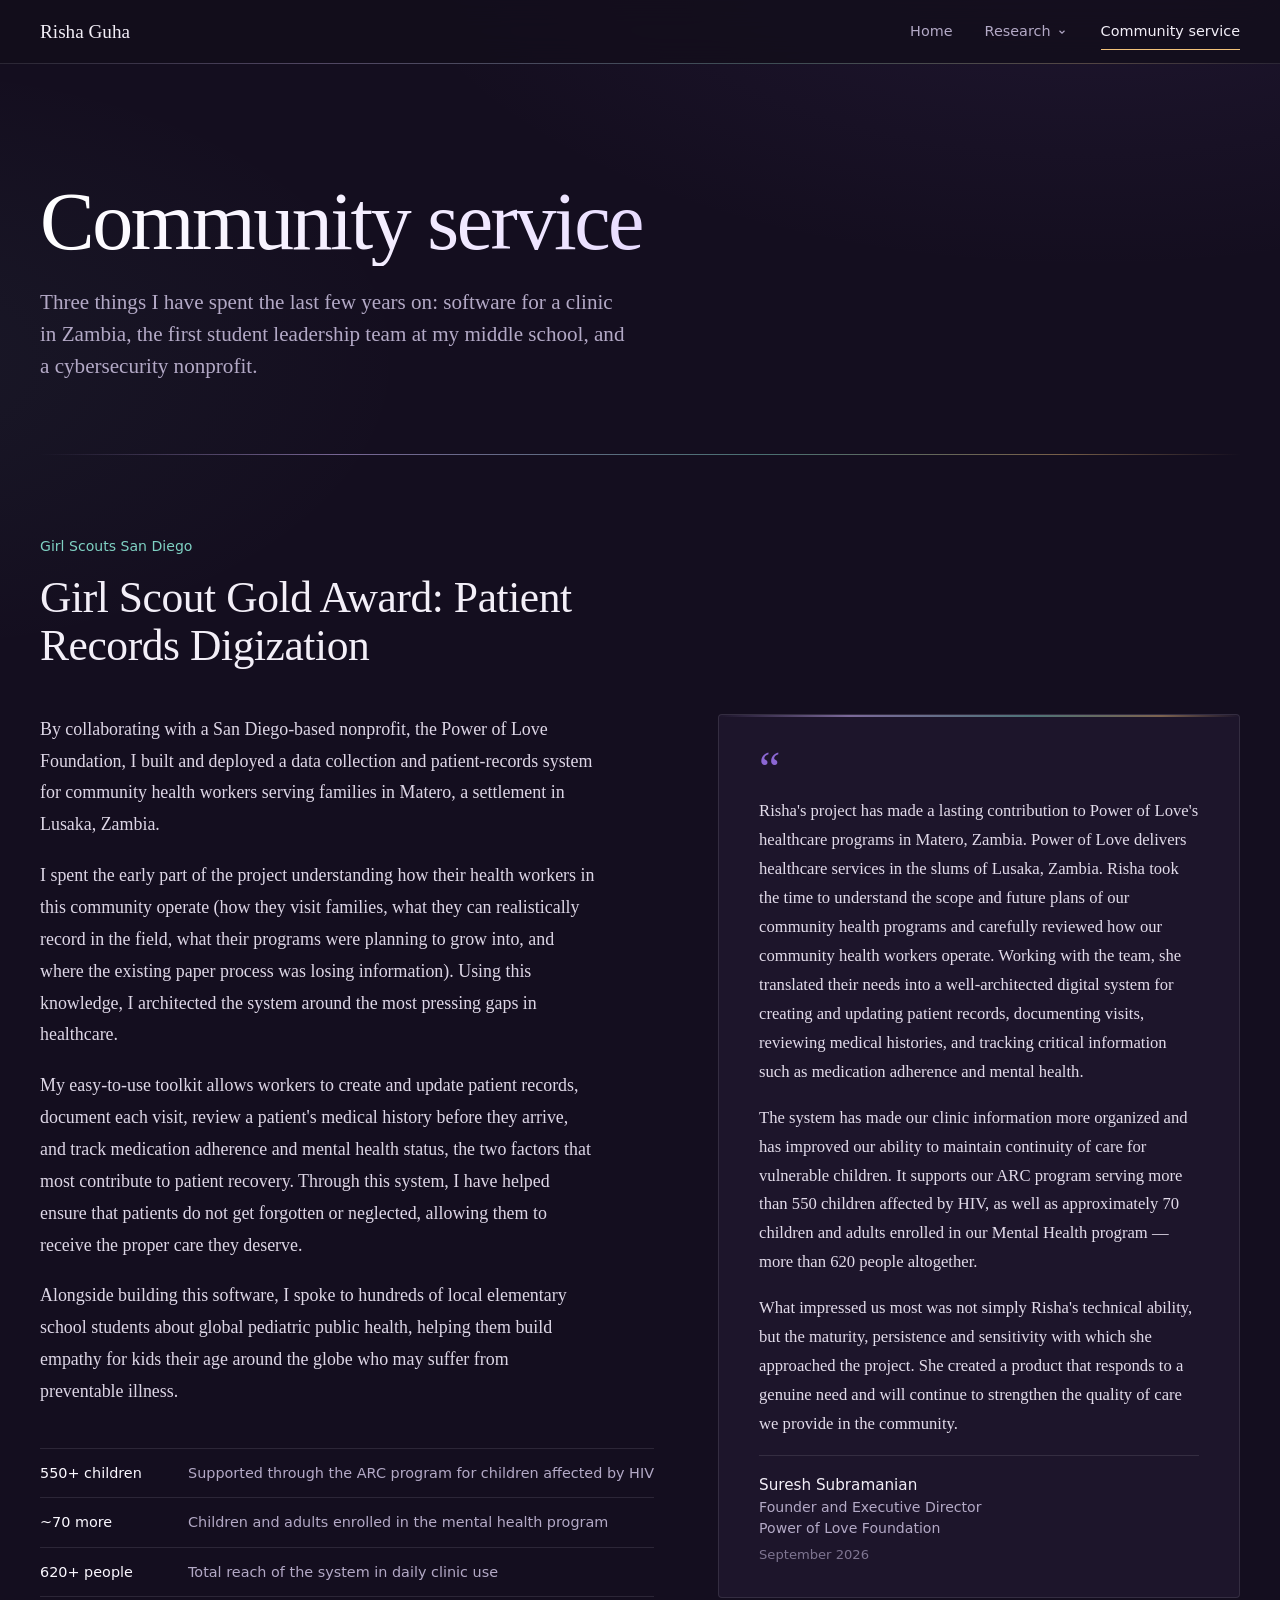
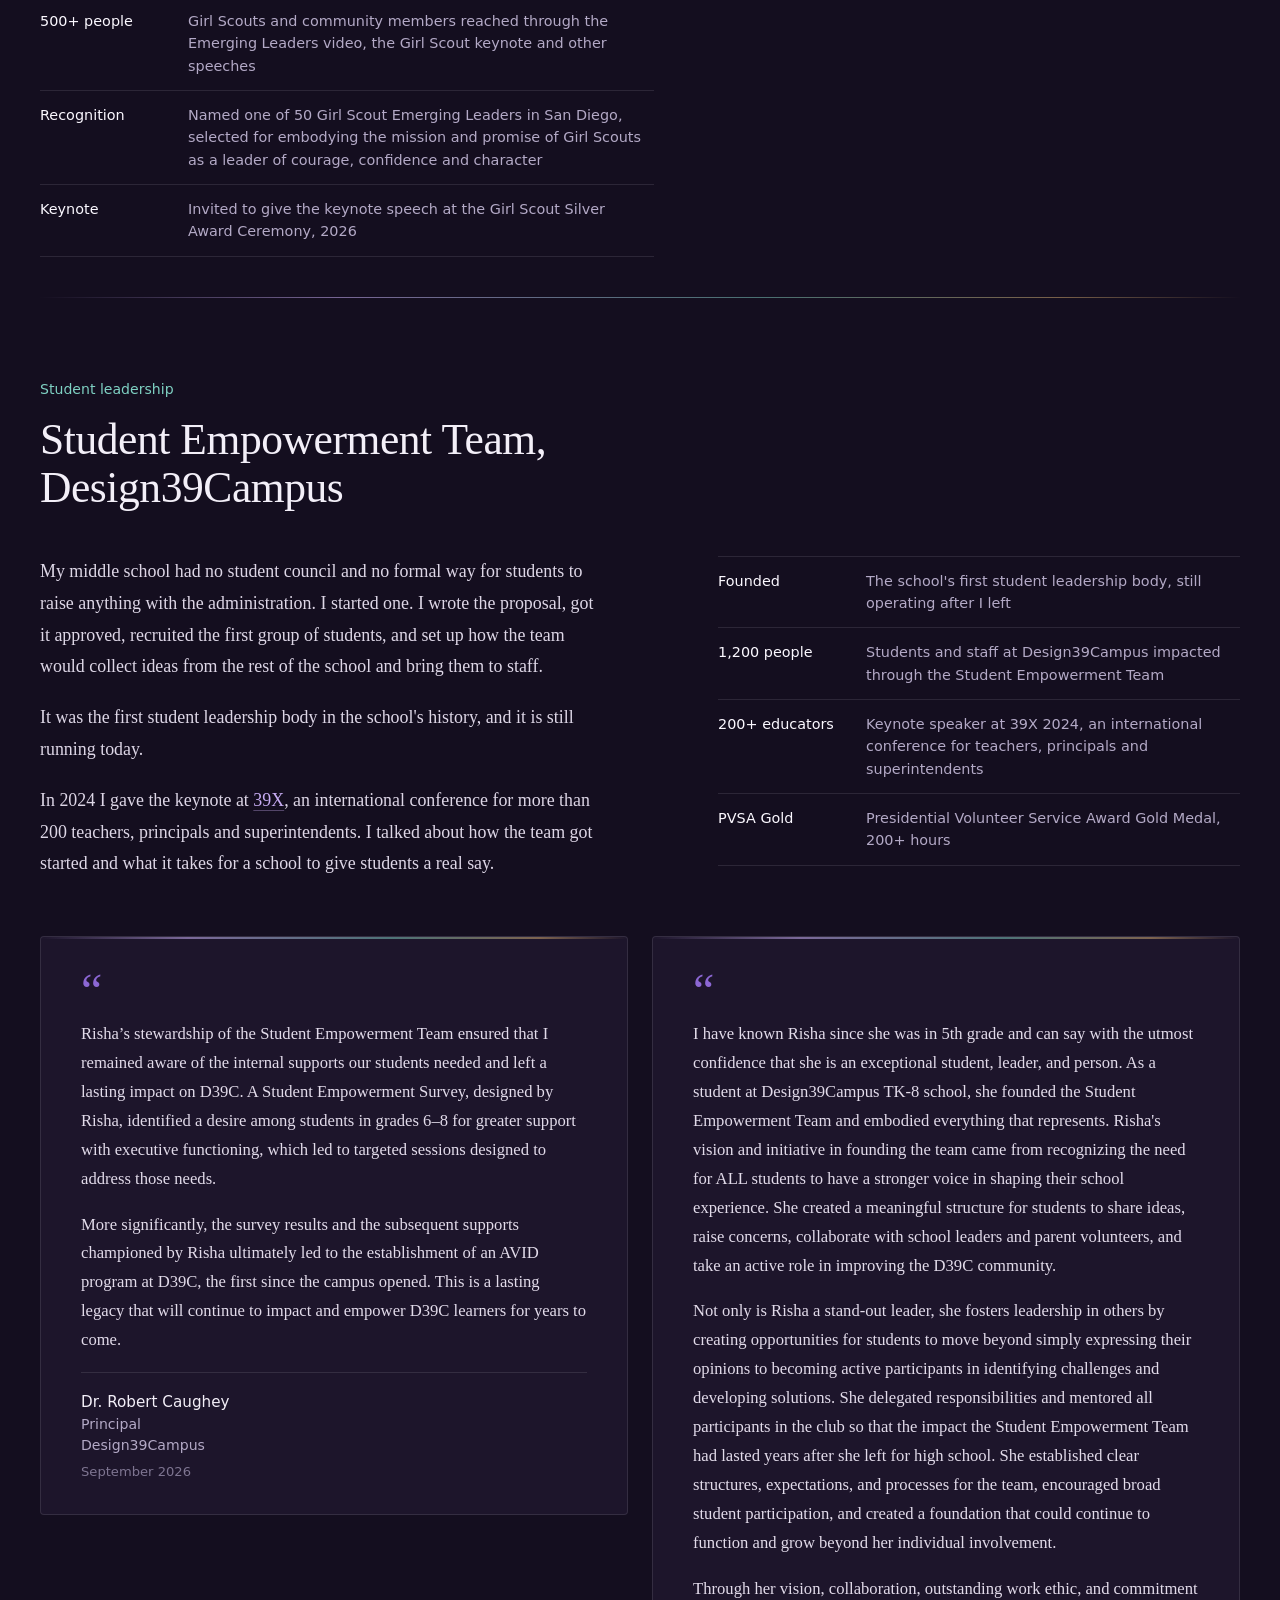
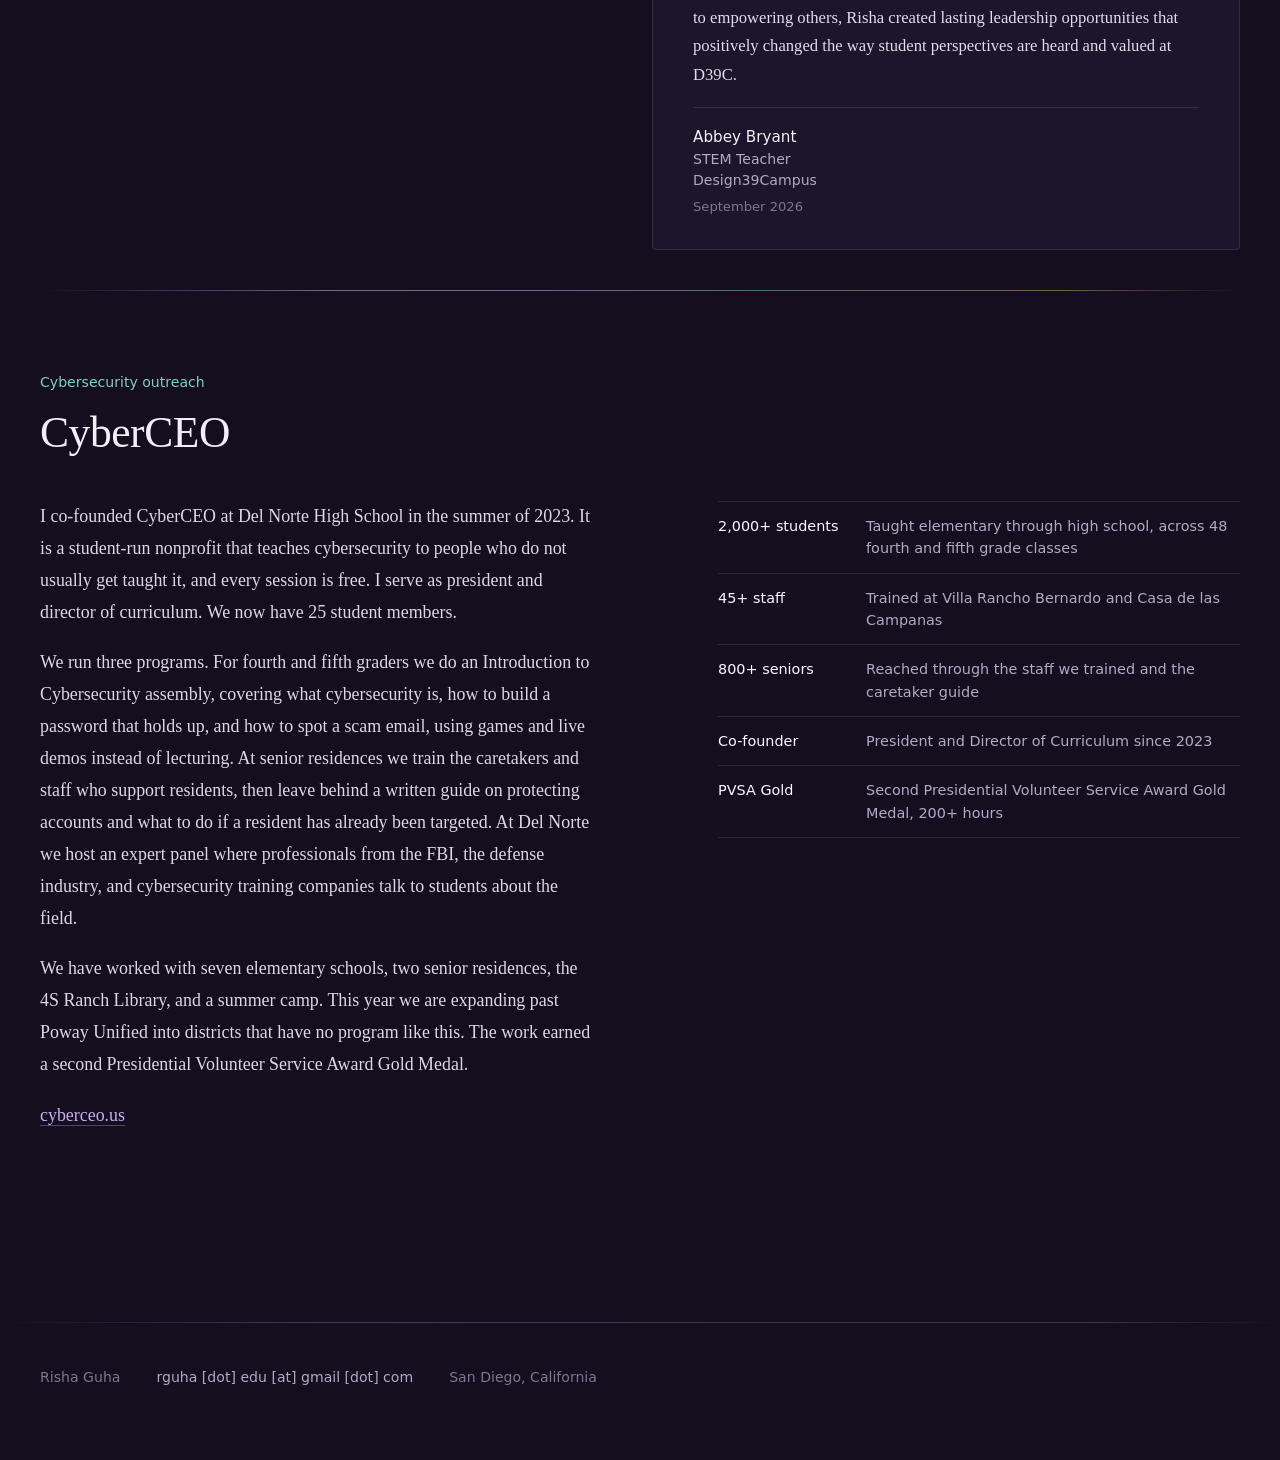
==== commit f25121fe: "Add publication and new project" ====
--- a/community.html
+++ b/community.html
@@ -18,7 +18,7 @@
     <a class="tb-name" href="index.html">Risha Guha</a>
     <ul class="tb-links">
       <li><a href="index.html">Home</a></li>
-      <li><a href="research.html">Research</a></li>
+      <li class="has-menu"><a href="research.html">Research</a><button class="caret" type="button" aria-expanded="false" aria-label="Jump to a research project"><svg viewBox="0 0 16 16" aria-hidden="true"><path d="m4 6 4 4 4-4"/></svg></button><ul class="menu" data-projmenu></ul></li>
       <li><a href="community.html" aria-current="page">Community service</a></li>
     </ul>
   </div>
@@ -101,6 +101,7 @@
   <div class="wrap"><span>Risha Guha</span><span class="email">rguha [dot] edu [at] gmail [dot] com</span><span>San Diego, California</span></div>
 </footer>
 <script src="data.js"></script>
+<script src="nav.js"></script>
 <script src="community.js"></script>
 </body>
 </html>
--- a/site.css
+++ b/site.css
@@ -432,4 +432,30 @@
 .hl .hl-sub .src{color:var(--faint)}
 .hl .hl-sub svg{width:11px;height:11px;margin:0;align-self:center;transform:none}
 .hl .hl-sub a:hover,.hl .hl-sub a:focus-visible{color:var(--amber);text-decoration-color:currentColor}
-.hl .hl-sub a:hover svg,.hl .hl-sub a:focus-visible svg{stroke:var(--amber);transform:translate(1px,-1px)}+.hl .hl-sub a:hover svg,.hl .hl-sub a:focus-visible svg{stroke:var(--amber);transform:translate(1px,-1px)}
+/* ---------------- research: project bar (scrolls; labels cut with "..."; edges fade) ---------------- */
+.pnav{position:relative;flex:1;min-width:0}
+.pnav #projnav a{display:block;max-width:20ch;overflow:hidden;text-overflow:ellipsis}
+.pnav.fade-r #projnav{-webkit-mask-image:linear-gradient(90deg,#000 calc(100% - 64px),transparent);mask-image:linear-gradient(90deg,#000 calc(100% - 64px),transparent)}
+.pnav.fade-l #projnav{-webkit-mask-image:linear-gradient(90deg,transparent,#000 64px);mask-image:linear-gradient(90deg,transparent,#000 64px)}
+.pnav.fade-l.fade-r #projnav{-webkit-mask-image:linear-gradient(90deg,transparent,#000 64px,#000 calc(100% - 64px),transparent);mask-image:linear-gradient(90deg,transparent,#000 64px,#000 calc(100% - 64px),transparent)}
+
+/* ---------------- top bar: Research dropdown ---------------- */
+.tb-row > .tb-links{overflow:visible}
+.has-menu{position:relative;display:flex;align-items:center;gap:2px}
+.has-menu .caret{background:none;border:0;padding:6px 2px 6px 4px;margin:0;color:var(--muted);cursor:pointer;display:grid;place-items:center}
+.has-menu .caret:hover{color:var(--ink)}
+.has-menu .caret svg{width:10px;height:10px;stroke:currentColor;fill:none;stroke-width:1.8;transition:transform .2s}
+.has-menu.open .caret svg{transform:rotate(180deg)}
+.tb-links .menu{display:none;position:absolute;top:100%;left:-14px;z-index:40;min-width:290px;margin:10px 0 0;padding:8px 0;list-style:none;
+  background:var(--raise);border:1px solid var(--line-2);border-radius:6px;box-shadow:0 18px 40px -12px rgba(0,0,0,.65)}
+.tb-links .menu::before{content:"";position:absolute;left:0;right:0;top:-12px;height:12px}
+.has-menu.open .menu{display:block}
+@media (hover:hover){.has-menu:hover .menu{display:block}}
+.tb-links .menu a{display:block;padding:8px 18px;border:0;font-size:.86rem;color:var(--muted);white-space:nowrap}
+.tb-links .menu a:hover,.tb-links .menu a:focus-visible{color:var(--ink);background:var(--raise-2)}
+.has-menu.shut .menu{display:none!important}
+.tb-row > .tb-links{align-items:center}
+.tb-row > .tb-links > li > a{display:block}
+.tb-links .menu{left:auto;right:-14px}
+@media (max-width:680px){.tb-links .menu{left:-14px;right:auto}}
